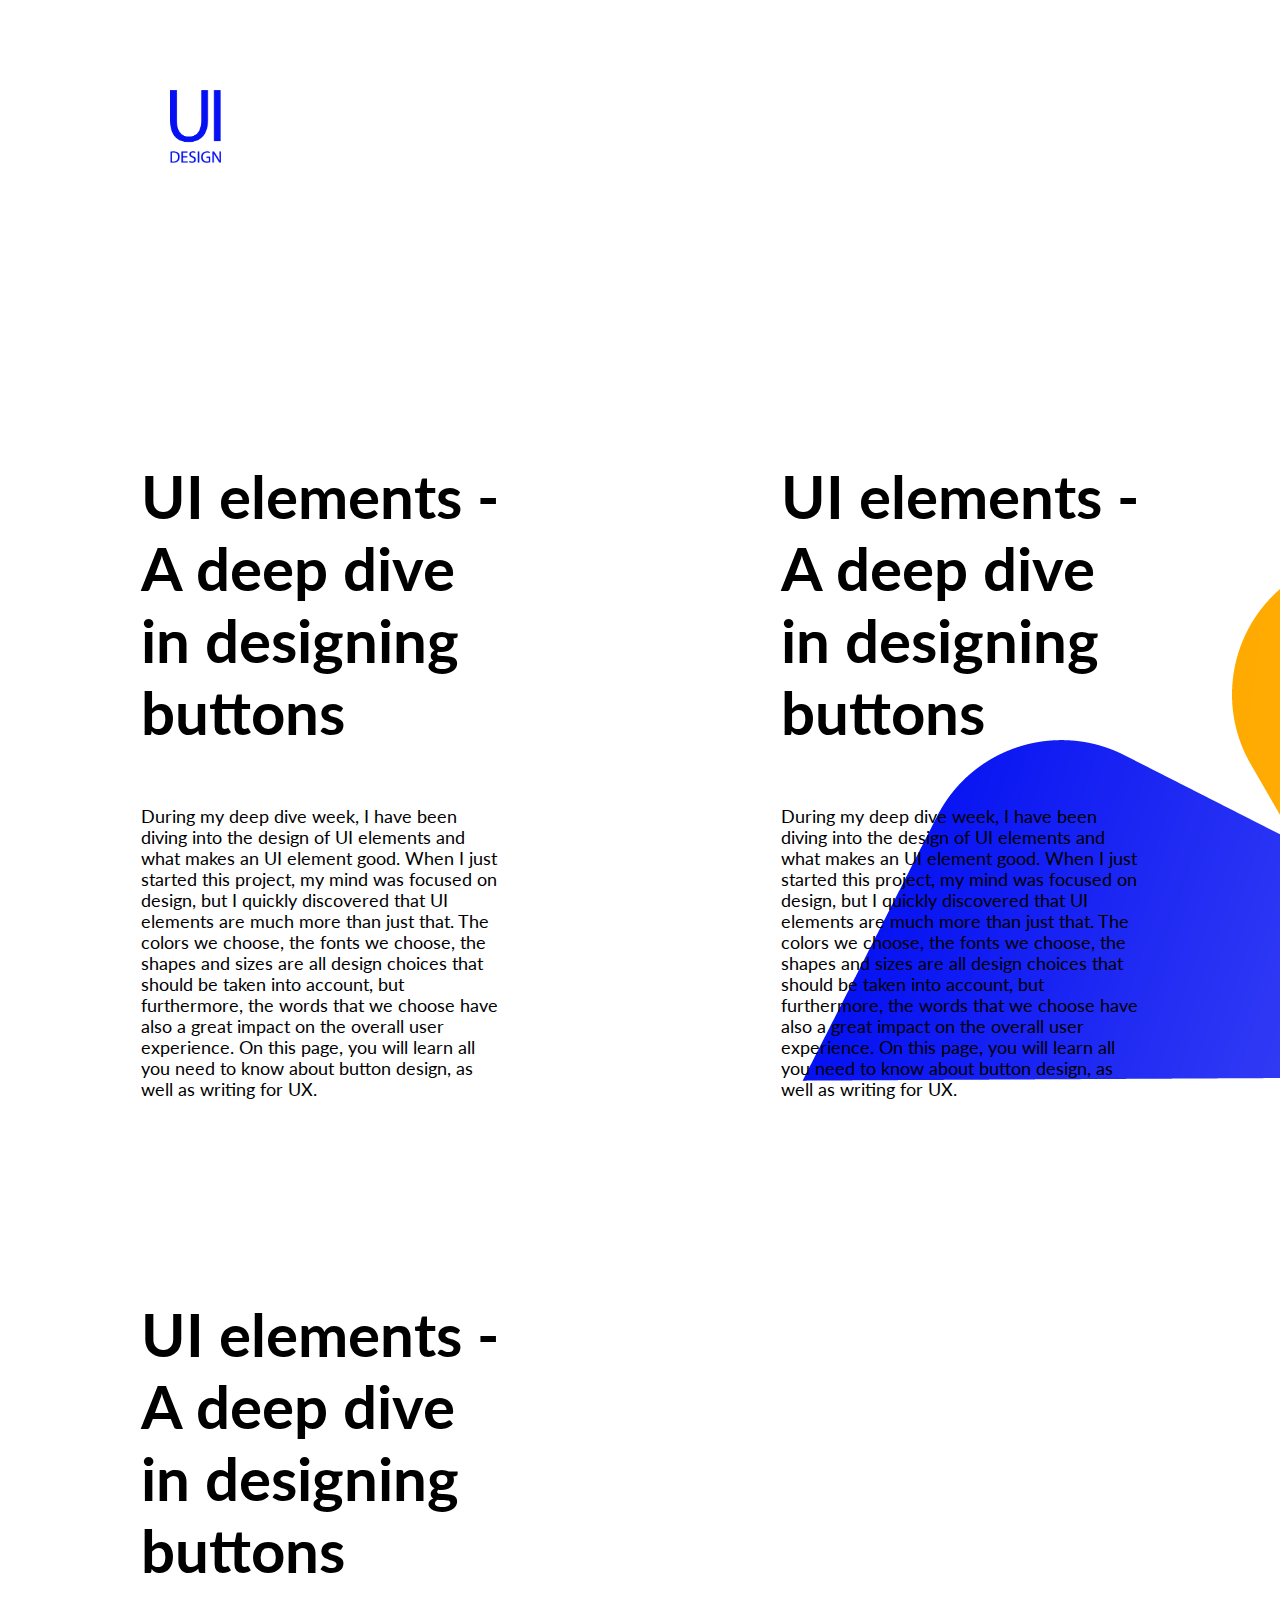
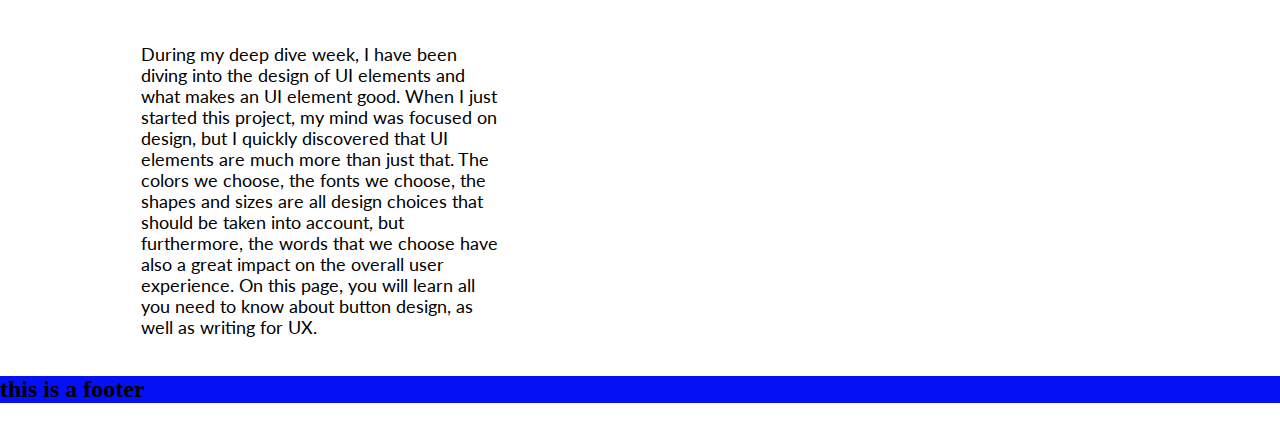
==== index.html @ dc96bf3e "start" ====
<!DOCTYPE html>
<html lang="en">
  <head>
    <meta charset="UTF-8" />
    <meta http-equiv="X-UA-Compatible" content="IE=edge" />
    <meta name="viewport" content="width=device-width, initial-scale=1.0" />
    <link rel="stylesheet" href="style.css" />
    <link rel="preconnect" href="https://fonts.googleapis.com" />
    <link rel="preconnect" href="https://fonts.gstatic.com" crossorigin />
    <link
      href="https://fonts.googleapis.com/css2?family=Lato&display=swap"
      rel="stylesheet"
    />
    <title>UI elements</title>
  </head>
  <body>
    <header>
      <nav class="nav">
        <a class="logo" href="index.html">
          <img class="logo" src="img/logo.png" alt="logo"
        /></a>
        <a href="#"> About </a>
        <a href="#"> Contact</a>
      </nav>
    </header>
    <main>
      <section>
        <h1>UI elements - A deep dive in designing buttons</h1>
        <p>
          During my deep dive week, I have been diving into the design of UI
          elements and what makes an UI element good. When I just started this
          project, my mind was focused on design, but I quickly discovered that
          UI elements are much more than just that. The colors we choose, the
          fonts we choose, the shapes and sizes are all design choices that
          should be taken into account, but furthermore, the words that we
          choose have also a great impact on the overall user experience. On
          this page, you will learn all you need to know about button design, as
          well as writing for UX.
        </p>
      </section>
      <section>
        <h1>UI elements - A deep dive in designing buttons</h1>
        <p>
          During my deep dive week, I have been diving into the design of UI
          elements and what makes an UI element good. When I just started this
          project, my mind was focused on design, but I quickly discovered that
          UI elements are much more than just that. The colors we choose, the
          fonts we choose, the shapes and sizes are all design choices that
          should be taken into account, but furthermore, the words that we
          choose have also a great impact on the overall user experience. On
          this page, you will learn all you need to know about button design, as
          well as writing for UX.
        </p>
      </section>
      <section>
        <h1>UI elements - A deep dive in designing buttons</h1>
        <p>
          During my deep dive week, I have been diving into the design of UI
          elements and what makes an UI element good. When I just started this
          project, my mind was focused on design, but I quickly discovered that
          UI elements are much more than just that. The colors we choose, the
          fonts we choose, the shapes and sizes are all design choices that
          should be taken into account, but furthermore, the words that we
          choose have also a great impact on the overall user experience. On
          this page, you will learn all you need to know about button design, as
          well as writing for UX.
        </p>
      </section>
    </main>
    <footer>
      <h2>this is a footer</h2>
    </footer>
  </body>
</html>
---- style.css ----
:root {
  /*   --bg-color: #6c7d6a;
    --link-color: #185d0b;
    --link-hover-color: #185d0b;
    --color-4: #185d0b;
    --color-5: #185d0b;
   */
  --primary-font: "Lato", sans-serif;
  --secondary-font: "Lato", sans-serif;
  --main-text-color: #0511f2;

  --white-space: 1rem;
}

body {
  padding: 0xp;
  margin: 0px;
  background-image: url(/img/bg.png);
  background-repeat: no-repeat;
  background-attachment: fixed;
}

nav {
  display: flex;
  gap: 7rem;
  justify-content: space-around;
  align-items: baseline;
  padding: 1rem;
  margin-right: 15rem;
  margin-left: 5rem;
  font-family: var(--primary-font);
  /* background-color: blue; */
  margin: 0px;
  padding: 7vw;
}

a {
  color: var(--main-text-color);
  text-decoration: none;
  font-weight: 200;
  font-size: 1.1rem;
  color: white;
}

nav a:first-child {
  margin-right: auto;
  font-size: 3rem;
  font-weight: 700;
  /*  margin-top: -0.5rem; */
  font-family: var(--primary-font);
  margin-left: 5rem;
}

.logo {
  width: 4vw;
}

section {
  display: grid;
  margin-right: 11vw;
  margin-left: 11vw;
  margin-top: 11vw;
  font-family: var(--primary-font);
  font-size: 30px;
}

p {
  font-size: 1.1rem;
}

main {
  margin-top: 1em;
  display: grid;
  grid-template-columns: 50% 50%;
}

footer {
  background-color: #0511f2;
}
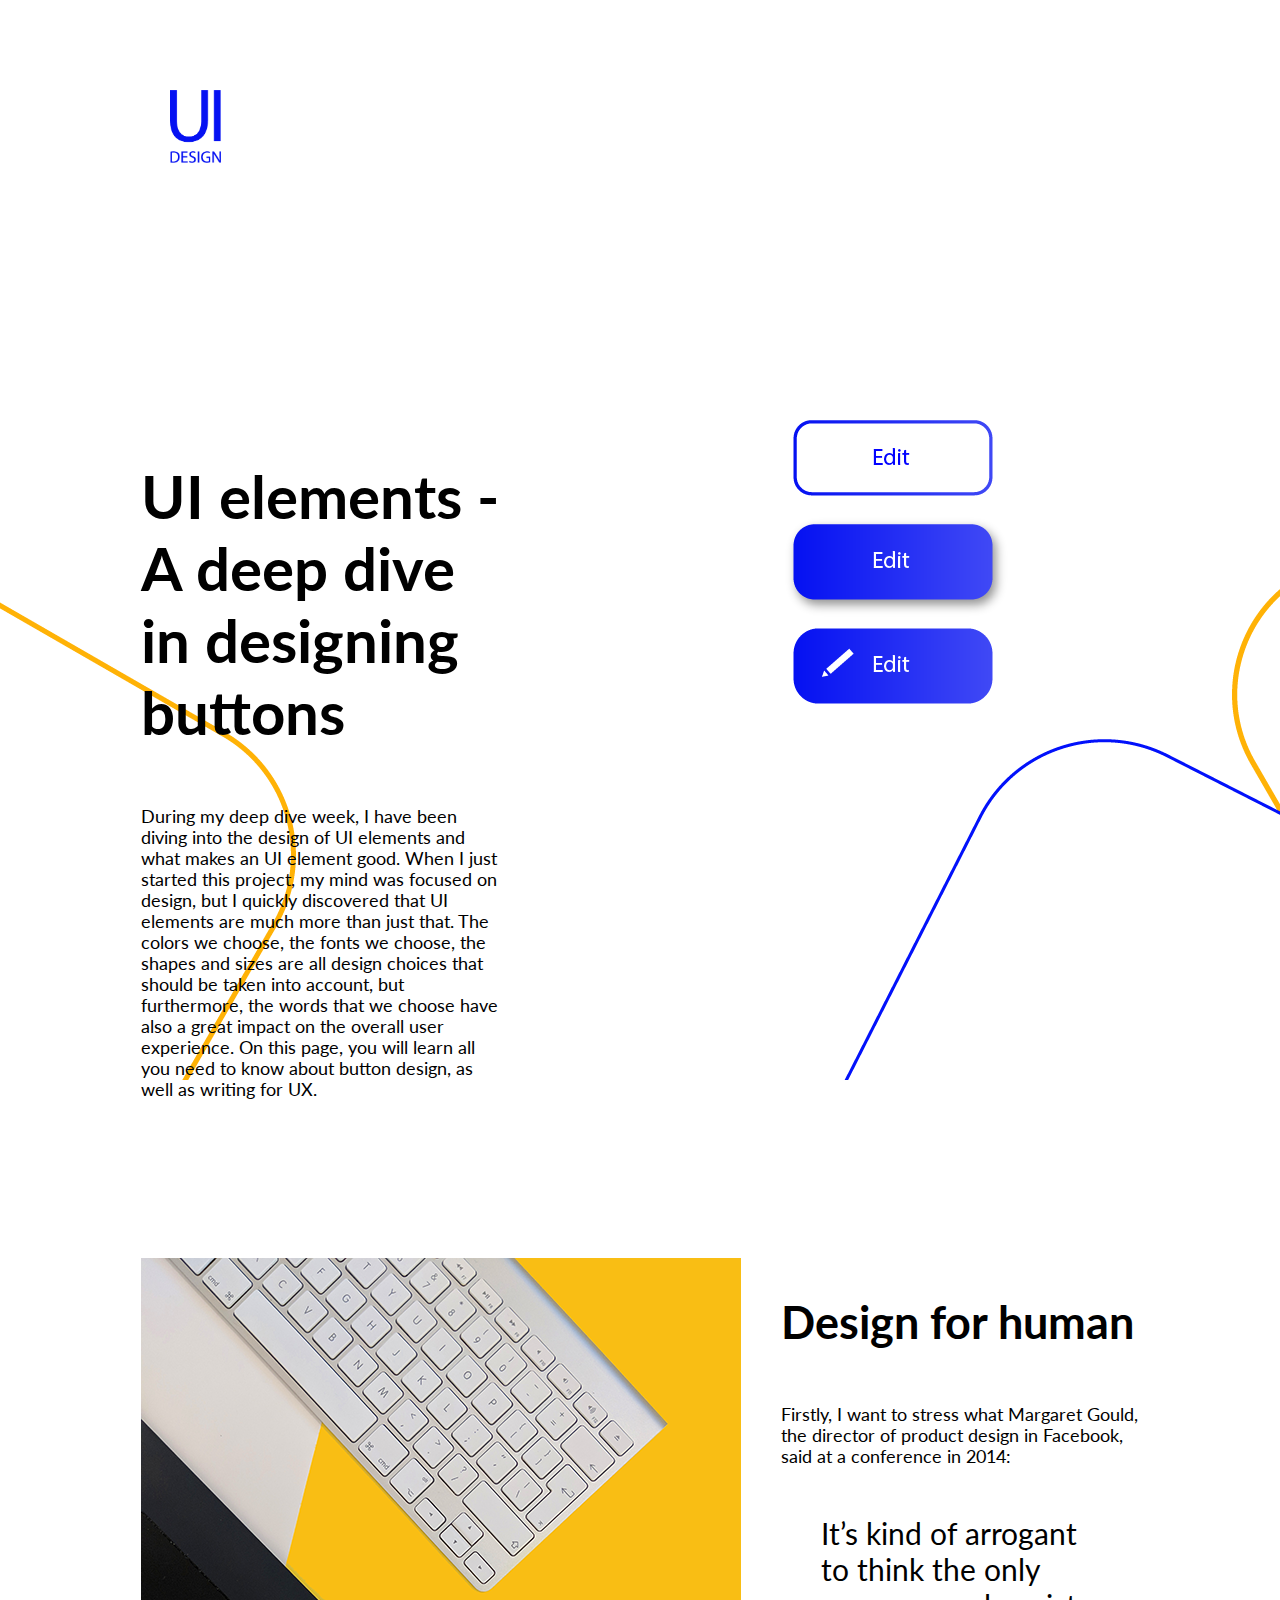
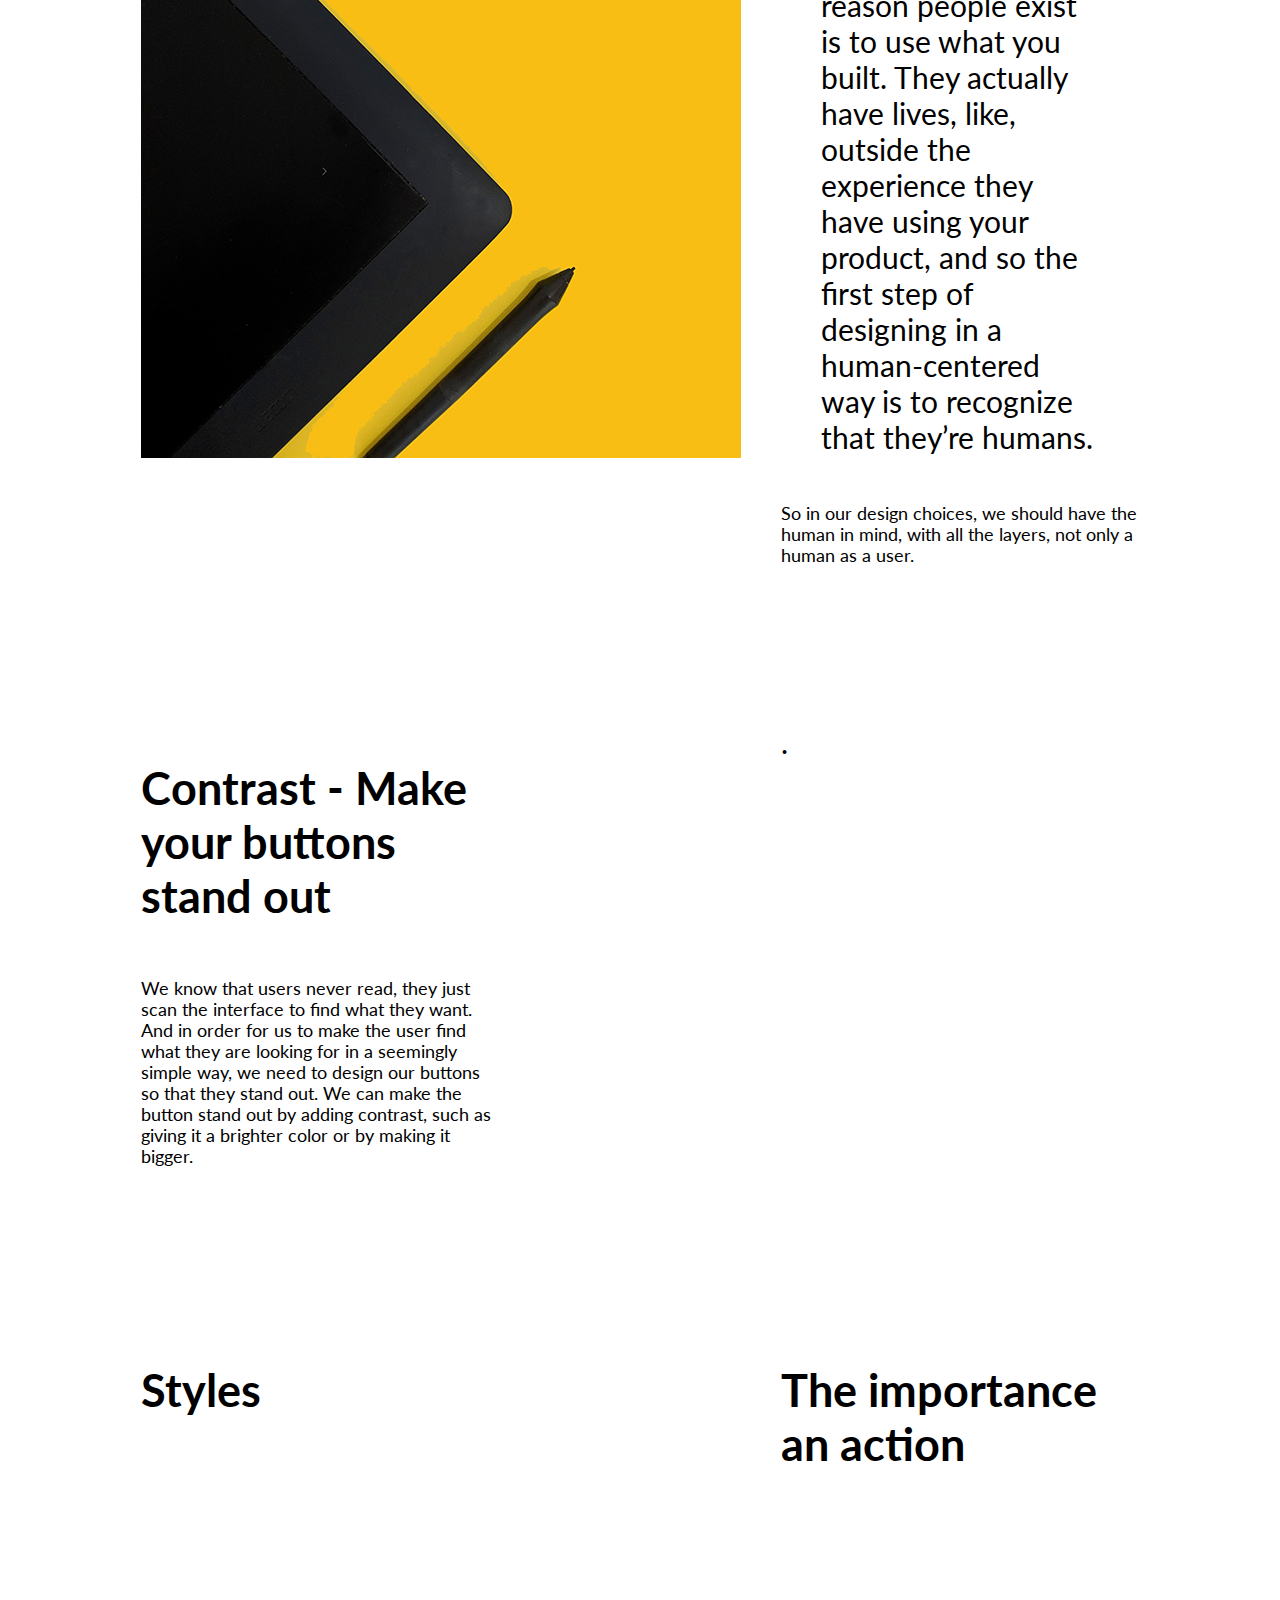
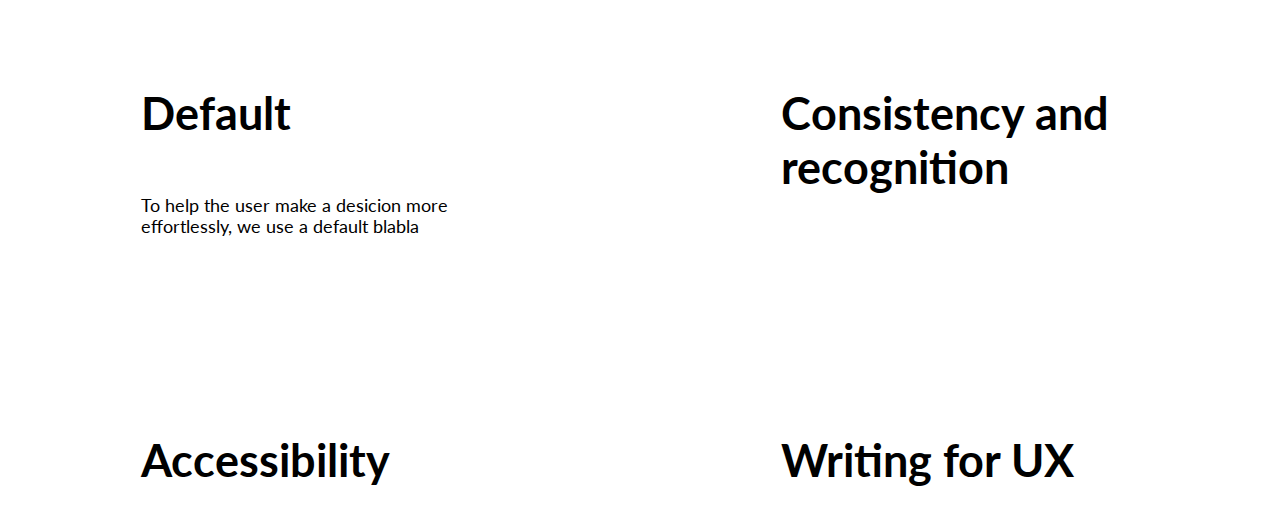
==== commit 17b00f43: "changes" ====
--- a/index.html
+++ b/index.html
@@ -21,6 +21,7 @@
         /></a>
         <a href="#"> About </a>
         <a href="#"> Contact</a>
+        <a href="iconbank.html"> Icon library</a>
       </nav>
     </header>
     <main>
@@ -39,36 +40,59 @@
         </p>
       </section>
       <section>
-        <h1>UI elements - A deep dive in designing buttons</h1>
+        <img src="/img/buttons-example.png" alt="button examples" />
+      </section>
+
+      <section>
+        <img
+          class="computerimg"
+          src="/img/georgie-cobbs-muOHbrFGEQY-unsplash.png"
+          alt="computer"
+        />
+      </section>
+      <section>
+        <h2>Design for human</h2>
         <p>
-          During my deep dive week, I have been diving into the design of UI
-          elements and what makes an UI element good. When I just started this
-          project, my mind was focused on design, but I quickly discovered that
-          UI elements are much more than just that. The colors we choose, the
-          fonts we choose, the shapes and sizes are all design choices that
-          should be taken into account, but furthermore, the words that we
-          choose have also a great impact on the overall user experience. On
-          this page, you will learn all you need to know about button design, as
-          well as writing for UX.
+          Firstly, I want to stress what Margaret Gould, the director of product
+          design in Facebook, said at a conference in 2014:
+        </p>
+
+        <blockquote>
+          It’s kind of arrogant to think the only reason people exist is to use
+          what you built. They actually have lives, like, outside the experience
+          they have using your product, and so the first step of designing in a
+          human-centered way is to recognize that they’re humans.
+        </blockquote>
+        <p>
+          So in our design choices, we should have the human in mind, with all
+          the layers, not only a human as a user.
         </p>
       </section>
       <section>
-        <h1>UI elements - A deep dive in designing buttons</h1>
+        <h2>Contrast - Make your buttons stand out</h2>
         <p>
-          During my deep dive week, I have been diving into the design of UI
-          elements and what makes an UI element good. When I just started this
-          project, my mind was focused on design, but I quickly discovered that
-          UI elements are much more than just that. The colors we choose, the
-          fonts we choose, the shapes and sizes are all design choices that
-          should be taken into account, but furthermore, the words that we
-          choose have also a great impact on the overall user experience. On
-          this page, you will learn all you need to know about button design, as
-          well as writing for UX.
+          We know that users never read, they just scan the interface to find
+          what they want. And in order for us to make the user find what they
+          are looking for in a seemingly simple way, we need to design our
+          buttons so that they stand out. We can make the button stand out by
+          adding contrast, such as giving it a brighter color or by making it
+          bigger.
         </p>
       </section>
+      <section>.</section>
+      <section><h2>Styles</h2></section>
+      <section><h2>The importance an action</h2></section>
+      <section>
+        <h2>Default</h2>
+        <p>
+          To help the user make a desicion more effortlessly, we use a default
+          blabla
+        </p>
+      </section>
+      <section><h2>Consistency and recognition</h2></section>
+      <section><h2>Accessibility</h2></section>
+      <section><h2>Writing for UX</h2></section>
     </main>
-    <footer>
-      <h2>this is a footer</h2>
-    </footer>
+    <footer></footer>
   </body>
 </html>
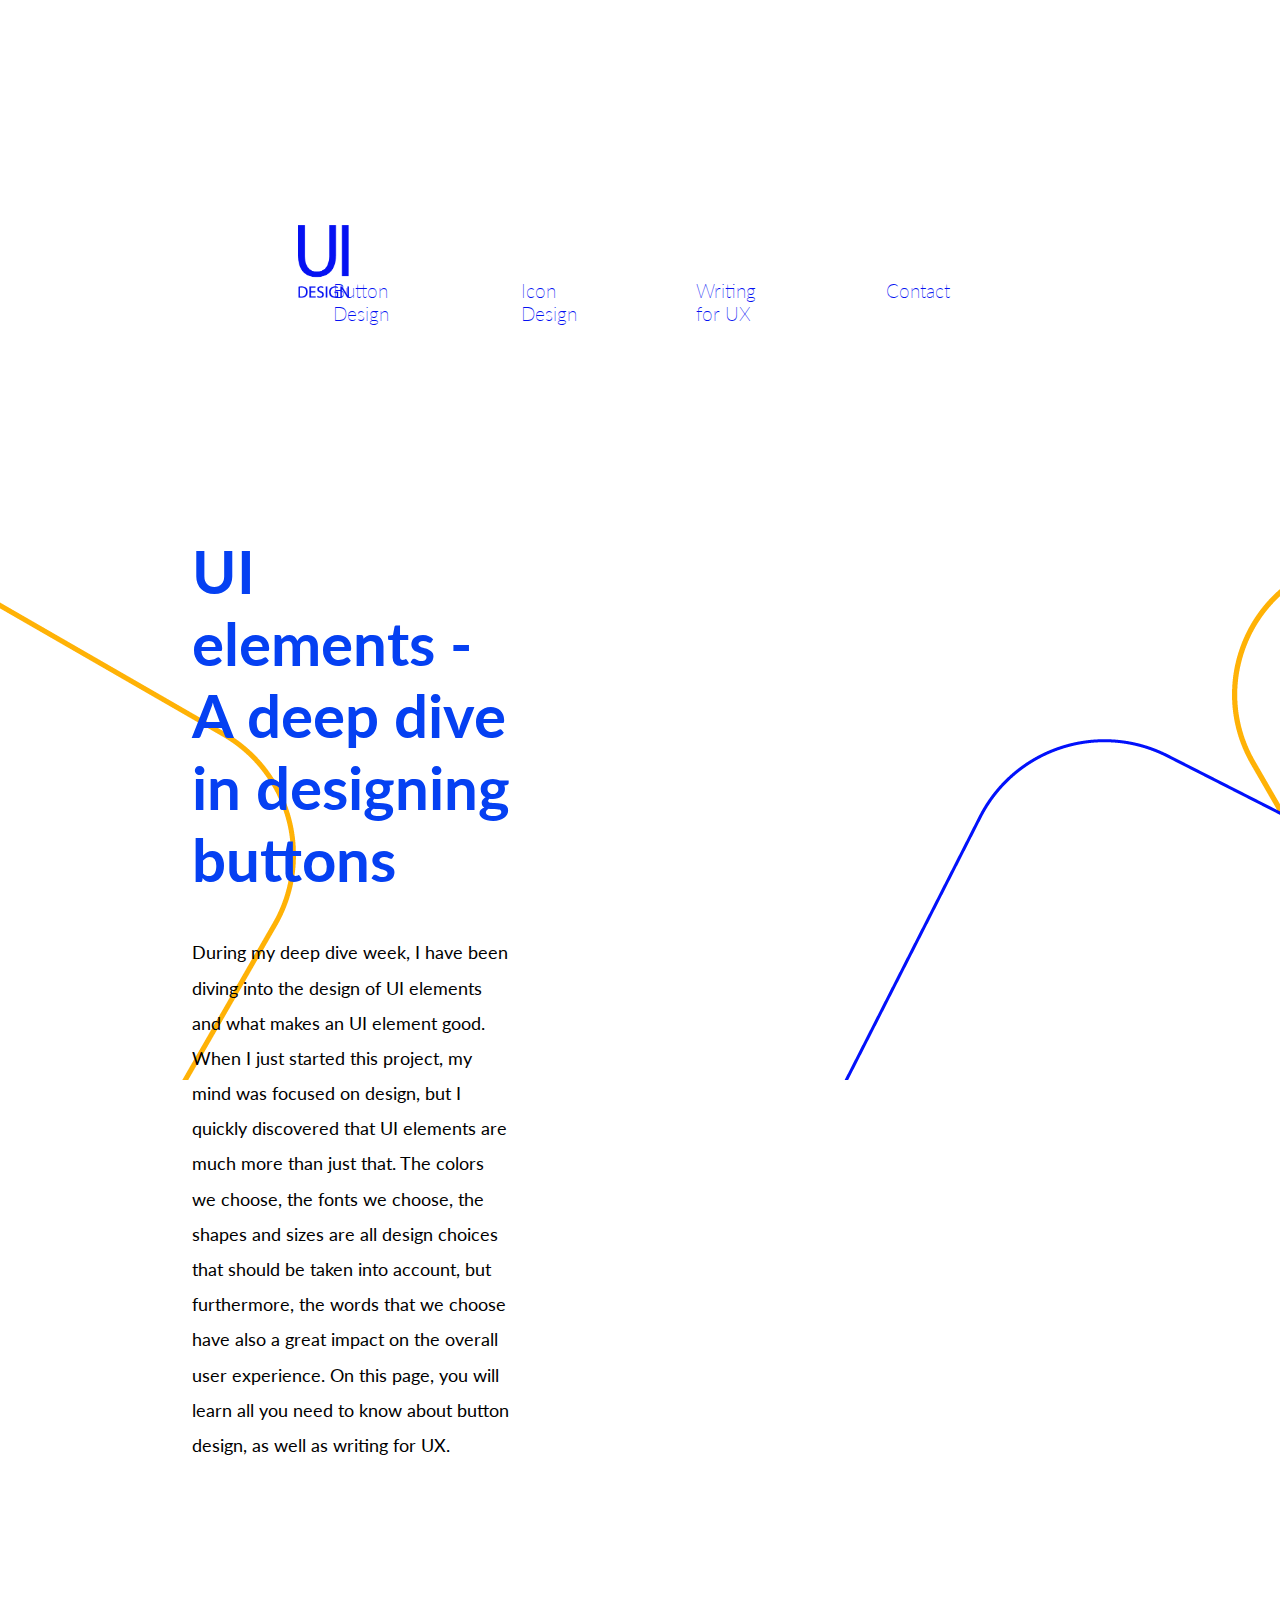
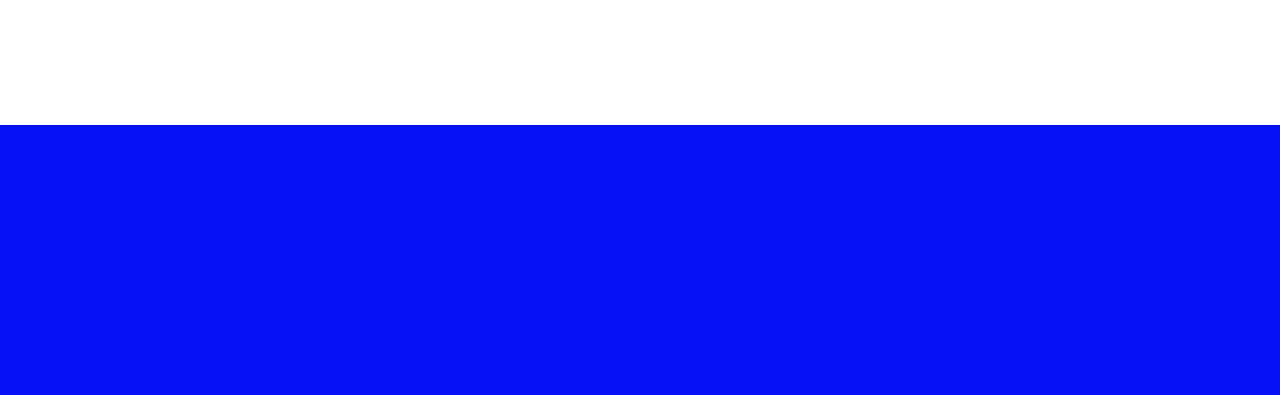
==== commit c77a0858: "commit" ====
--- a/index.html
+++ b/index.html
@@ -19,9 +19,10 @@
         <a class="logo" href="index.html">
           <img class="logo" src="img/logo.png" alt="logo"
         /></a>
-        <a href="#"> About </a>
+        <a href="#"> Button Design</a>
+        <a href="#"> Icon Design</a>
+        <a href="#"> Writing for UX</a>
         <a href="#"> Contact</a>
-        <a href="iconbank.html"> Icon library</a>
       </nav>
     </header>
     <main>
@@ -40,58 +41,9 @@
         </p>
       </section>
       <section>
-        <img src="/img/buttons-example.png" alt="button examples" />
-      </section>
-
-      <section>
-        <img
-          class="computerimg"
-          src="/img/georgie-cobbs-muOHbrFGEQY-unsplash.png"
-          alt="computer"
-        />
       </section>
       <section>
-        <h2>Design for human</h2>
-        <p>
-          Firstly, I want to stress what Margaret Gould, the director of product
-          design in Facebook, said at a conference in 2014:
-        </p>
 
-        <blockquote>
-          It’s kind of arrogant to think the only reason people exist is to use
-          what you built. They actually have lives, like, outside the experience
-          they have using your product, and so the first step of designing in a
-          human-centered way is to recognize that they’re humans.
-        </blockquote>
-        <p>
-          So in our design choices, we should have the human in mind, with all
-          the layers, not only a human as a user.
-        </p>
-      </section>
-      <section>
-        <h2>Contrast - Make your buttons stand out</h2>
-        <p>
-          We know that users never read, they just scan the interface to find
-          what they want. And in order for us to make the user find what they
-          are looking for in a seemingly simple way, we need to design our
-          buttons so that they stand out. We can make the button stand out by
-          adding contrast, such as giving it a brighter color or by making it
-          bigger.
-        </p>
-      </section>
-      <section>.</section>
-      <section><h2>Styles</h2></section>
-      <section><h2>The importance an action</h2></section>
-      <section>
-        <h2>Default</h2>
-        <p>
-          To help the user make a desicion more effortlessly, we use a default
-          blabla
-        </p>
-      </section>
-      <section><h2>Consistency and recognition</h2></section>
-      <section><h2>Accessibility</h2></section>
-      <section><h2>Writing for UX</h2></section>
     </main>
     <footer></footer>
   </body>
--- a/style.css
+++ b/style.css
@@ -8,6 +8,7 @@
   --primary-font: "Lato", sans-serif;
   --secondary-font: "Lato", sans-serif;
   --main-text-color: #0511f2;
+  --headline-color: #0540f2;
 
   --white-space: 1rem;
 }
@@ -27,10 +28,8 @@
   align-items: baseline;
   padding: 1rem;
   margin-right: 15rem;
-  margin-left: 5rem;
   font-family: var(--primary-font);
   /* background-color: blue; */
-  margin: 0px;
   padding: 7vw;
 }
 
@@ -38,8 +37,7 @@
   color: var(--main-text-color);
   text-decoration: none;
   font-weight: 200;
-  font-size: 1.1rem;
-  color: white;
+  font-size: 1.2rem;
 }
 
 nav a:first-child {
@@ -56,24 +54,102 @@
 }
 
 section {
-  display: grid;
-  margin-right: 11vw;
-  margin-left: 11vw;
-  margin-top: 11vw;
+  margin-top: 5vw;
   font-family: var(--primary-font);
   font-size: 30px;
+  width: 25vw;
+}
+
+h1,
+h2,
+h3 {
+  color: var(--headline-color);
 }
 
 p {
   font-size: 1.1rem;
+  line-height: 2;
 }
 
 main {
   margin-top: 1em;
   display: grid;
   grid-template-columns: 50% 50%;
+  grid-auto-rows: auto;
+  grid-gap: 0px;
+  margin-right: 15vw;
+  margin-left: 15vw;
+  margin-bottom: 20vh;
 }
 
 footer {
   background-color: #0511f2;
+  margin-top: 20vh;
+  margin: 0px;
+  padding: 0px;
+  height: 30vh;
 }
+
+img {
+  padding-top: 15vh;
+  padding-left: 10vw;
+}
+
+.computerimg {
+  padding: 0;
+  width: 25vw;
+  border-radius: 30px;
+  background: red;
+  align-content: center;
+}
+
+blockquote {
+  font-size: 20px;
+  line-height: 2;
+}
+
+a:hover {
+  color: gold;
+}
+
+button {
+  height: 25vh;
+  background-color: white;
+  border-radius: 15px;
+  border-color: #0511f2;
+  border-width: 4px;
+  width: 25vw;
+  font-size: 30px;
+  text-decoration-color: white;
+}
+
+button:hover {
+  background-color: #0511f2;
+  text-decoration-color: white;
+}
+
+.container-buttons {
+  display: grid;
+  grid-template-columns: 50% 50%;
+  grid-gap: 20vw;
+  align-content: center;
+  margin-left: 5vw;
+}
+
+.button:hover {
+  color: white;
+}
+
+.list {
+  list-style: none;
+  font-size: 2rem;
+  border: 1px solid red;
+  border-radius: 10px;
+  margin-top: 30vh;
+}
+
+.listing {
+  list-style: none;
+  margin-top: 20vh;
+  padding: 100px;
+}
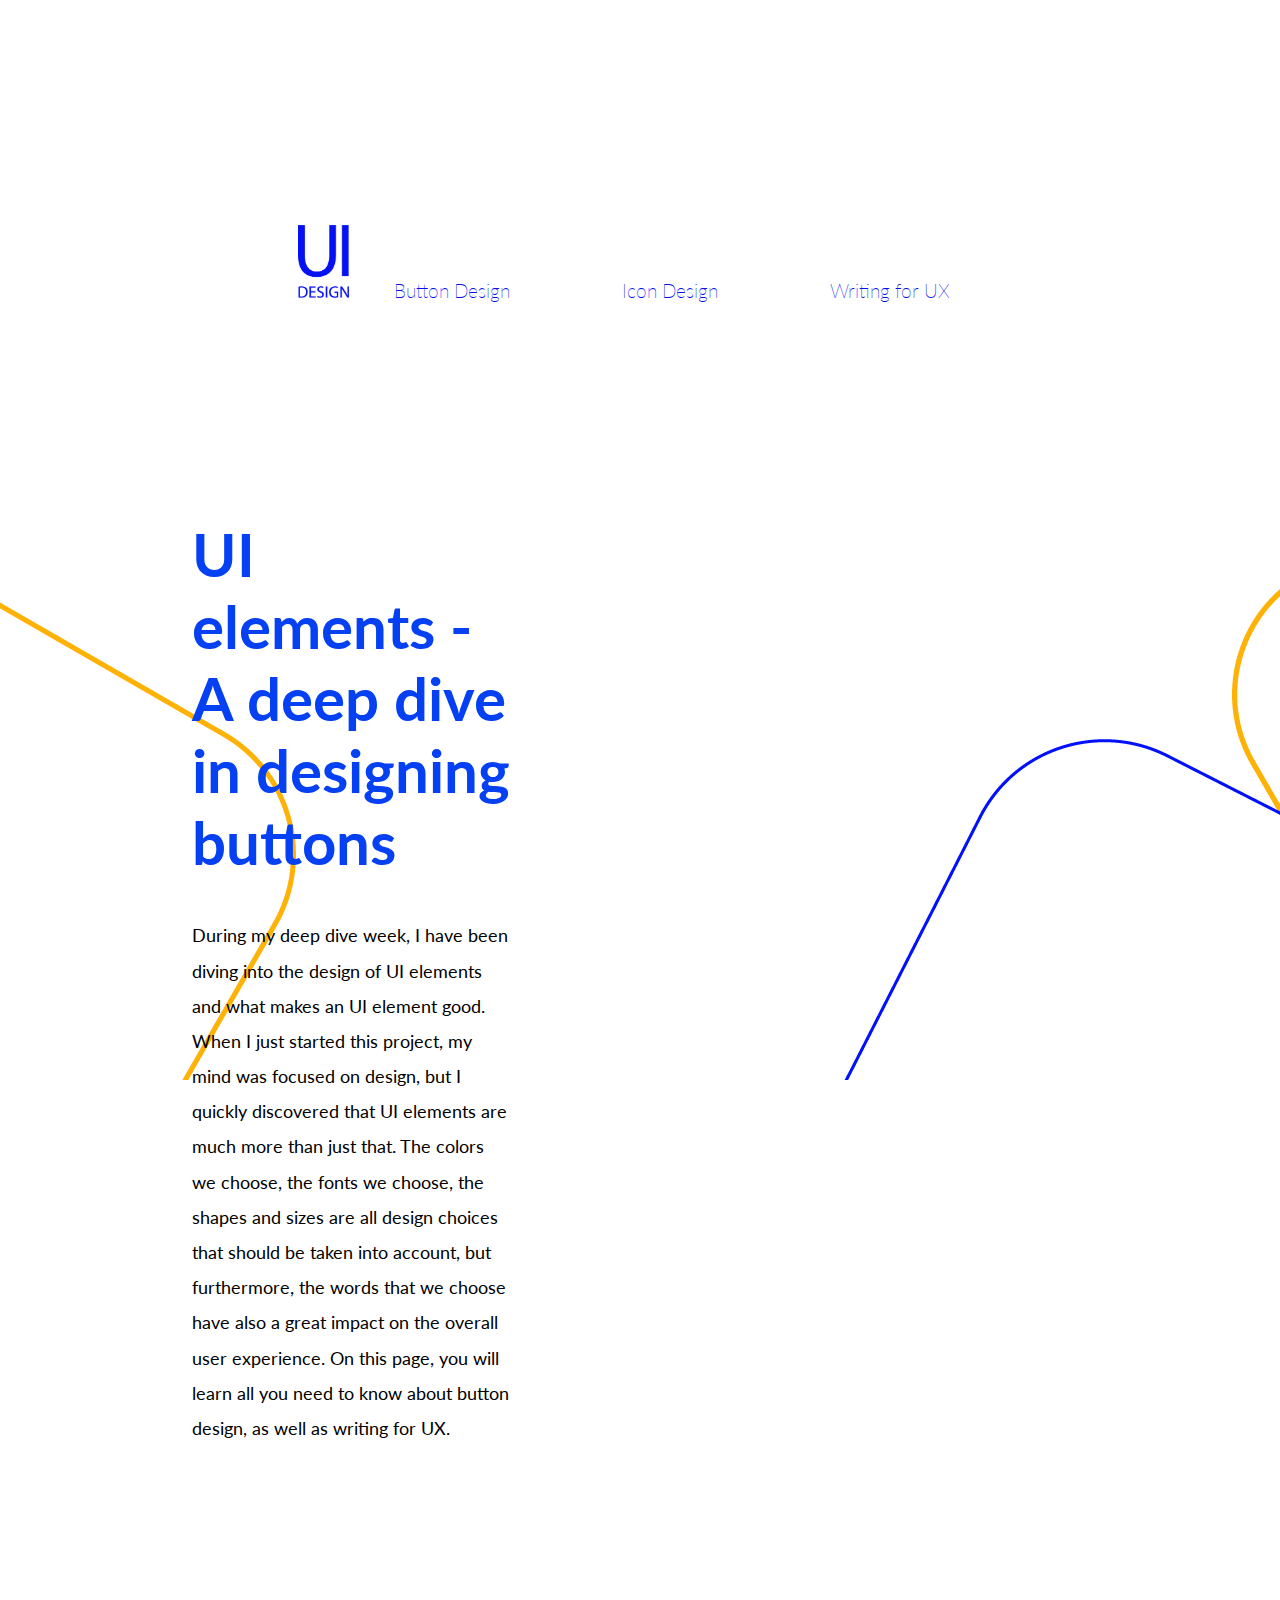
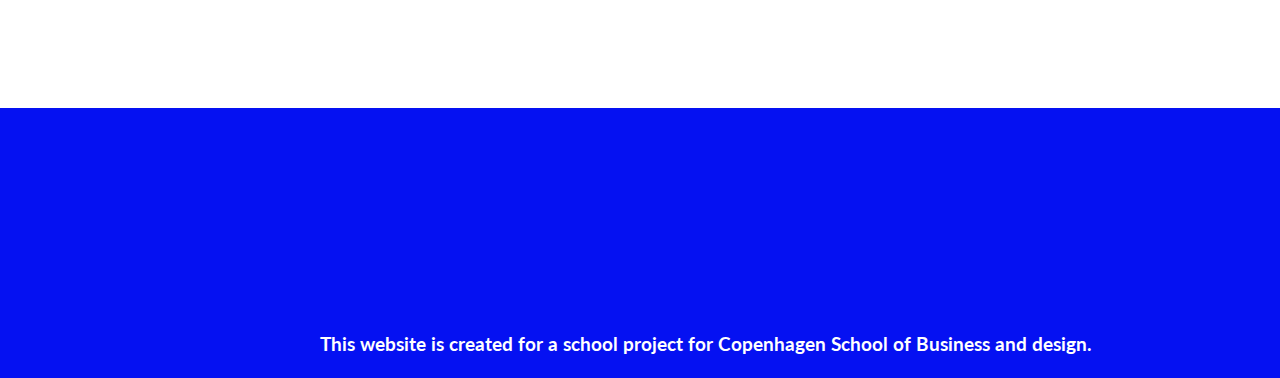
==== commit 602bf958: "commit" ====
--- a/index.html
+++ b/index.html
@@ -19,10 +19,9 @@
         <a class="logo" href="index.html">
           <img class="logo" src="img/logo.png" alt="logo"
         /></a>
-        <a href="#"> Button Design</a>
-        <a href="#"> Icon Design</a>
-        <a href="#"> Writing for UX</a>
-        <a href="#"> Contact</a>
+        <a href="buttondesign.html"> Button Design</a>
+        <a href="iconsdesign.html"> Icon Design</a>
+        <a href="writingforUX.html"> Writing for UX</a>
       </nav>
     </header>
     <main>
@@ -45,6 +44,10 @@
       <section>
 
     </main>
-    <footer></footer>
+    <footer>
+      <h3>
+        This website is created for a school project for Copenhagen School of Business and design.
+      </h3>
+    </footer>
   </body>
 </html>
--- a/style.css
+++ b/style.css
@@ -140,16 +140,23 @@
   color: white;
 }
 
-.list {
-  list-style: none;
-  font-size: 2rem;
-  border: 1px solid red;
-  border-radius: 10px;
-  margin-top: 30vh;
+.icons {
+  padding-top: 10vh;
+  padding-left: 10vw;
 }
 
-.listing {
-  list-style: none;
-  margin-top: 20vh;
-  padding: 100px;
+.icons2 {
+  margin-top: 10vh;
+  padding-left: 5vw;
 }
+
+ul {
+  font-size: 1.2rem;
+}
+
+h3 {
+  color: white;
+  margin-left: 25vw;
+  padding-top: 25vh;
+  font-family: var(--primary-font);
+}
